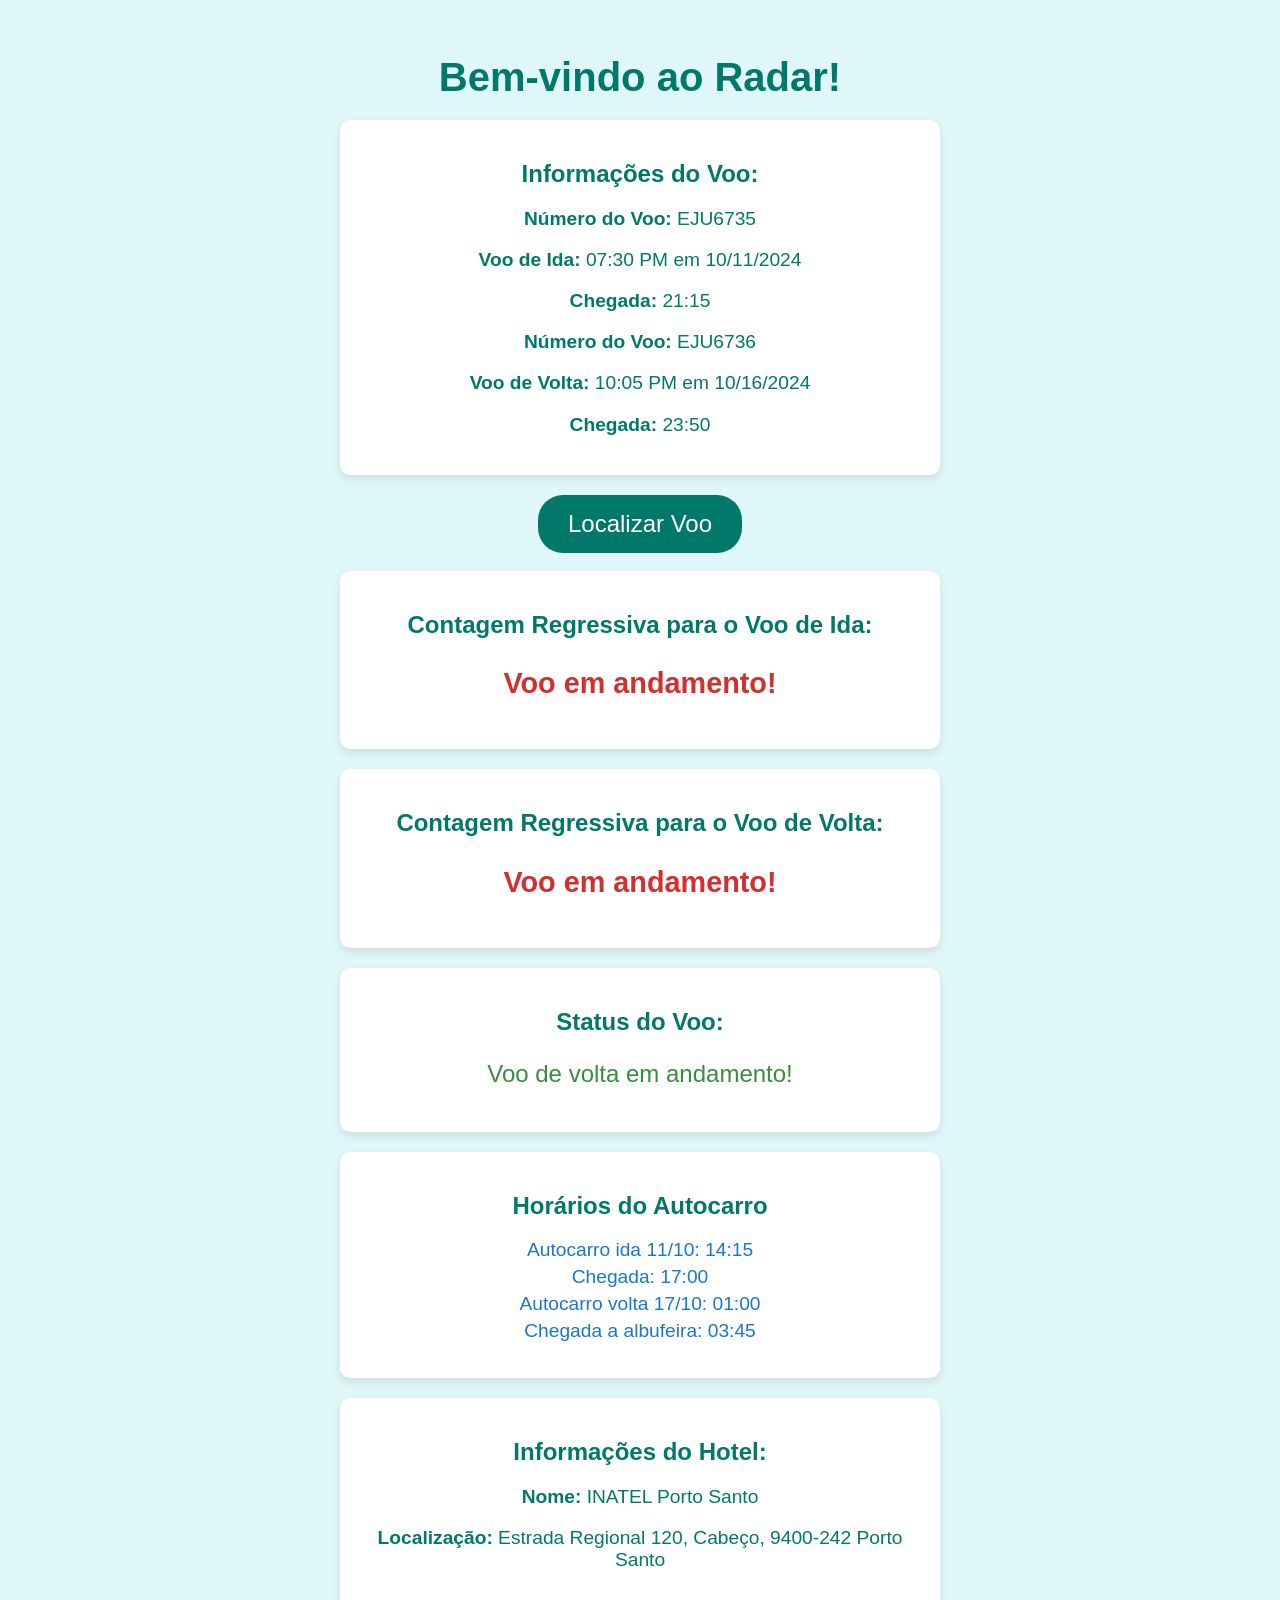
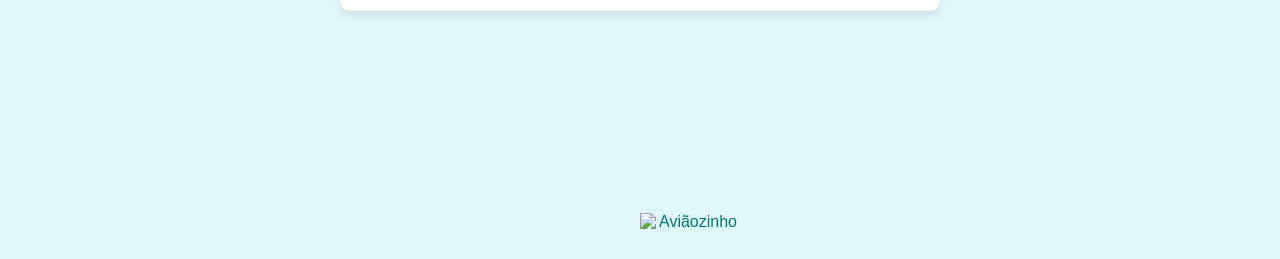
==== index.html @ 10459ff1 "Update and rename main.html to index.html" ====
<!DOCTYPE html>
<html lang="pt">
<head>
    <meta charset="UTF-8">
    <meta name="viewport" content="width=device-width, initial-scale=1.0">
    <title>Informações da Viagem</title>
    <link rel="stylesheet" href="style.css">
</head>
<body>
    <div class="container">
        <h1>Bem-vindo ao Radar!</h1>
        
        <!-- Informações do Voo -->
        <div class="flight-info">
            <h2>Informações do Voo:</h2>
            <p><strong>Número do Voo:</strong> <span id="flight-number">EJU6735</span></p>
            <p><strong>Voo de Ida:</strong> <span id="departure-time">19:30</span> em <span id="departure-date">11/10/2024</span></p>
            <p><strong>Chegada:</strong> <span id="chegada-ida">21:15</span></p>
            <p><strong>Número do Voo:</strong> <span id="flight-number">EJU6736</span></p>
            <p><strong>Voo de Volta:</strong> <span id="return-time">22:05</span> em <span id="return-date">16/10/2024</span></p>
            <p><strong>Chegada:</strong> <span id="chegada-volta">23:50</span></p>
        </div>
        <!-- Botão para localizar o voo -->
        <div class="locate-flight">
            <a href="https://pt.flightaware.com/live/findflight" target="_blank" class="btn">Localizar Voo</a>
        </div><br>

        <!-- Contagem Regressiva para o Voo de Ida -->
        <div class="countdown">
            <h2>Contagem Regressiva para o Voo de Ida:</h2>
            <p id="departure-timer">00:00:00:00</p>
        </div>

        <!-- Contagem Regressiva para o Voo de Volta -->
        <div class="countdown">
            <h2>Contagem Regressiva para o Voo de Volta:</h2>
            <p id="return-timer">00:00:00:00</p>
        </div>

        <!-- Status do Voo -->
        <div class="status">
            <h2>Status do Voo:</h2>
            <p id="status">Preparando para decolar...</p>
        </div>

        <!-- Horários do Autocarro -->
        <div class="bus-schedule">
            <h2>Horários do Autocarro</h2>
            <ul>
                <li>Autocarro ida 11/10: 14:15</li>
                <li> Chegada: 17:00</li>
                <li>Autocarro volta 17/10: 01:00</li>
                <li>Chegada a albufeira: 03:45</li>
            </ul>
        </div>
        <!-- Informações do Hotel -->
        <div class="hotel-info">
            <h2>Informações do Hotel:</h2>
            <p><strong>Nome:</strong> INATEL Porto Santo</p>
            <p><strong>Localização:</strong> Estrada Regional 120, Cabeço, 9400-242 Porto Santo</p>
        </div>


        <!-- Animação do Avião -->
        <div class="plane-animation">
            <img src="C:/Users/catar/Downloads/plane.jpeg" alt="Aviãozinho" class="plane" id="plane">
        </div>
    </div>
    <script src="script.js"></script>
</body>
</html>
---- style.css ----
body {
    font-family: Arial, sans-serif;
    background-color: #e0f7fa;
    text-align: center;
    color: #00796b;
}

.container {
    max-width: 600px;
    margin: 0 auto;
    padding: 20px;
}

h1 {
    font-size: 2.5em;
    margin-bottom: 20px;
}

.flight-info, .countdown, .status, .bus-schedule {
    background-color: #ffffff;
    padding: 20px;
    border-radius: 10px;
    box-shadow: 0 4px 8px rgba(0, 0, 0, 0.1);
    margin-bottom: 20px;
}

.flight-info p, .status p {
    font-size: 1.2em;
}

#departure-timer, #return-timer {
    font-size: 1.8em; /* Ajuste no tamanho da fonte */
    color: #d32f2f;
    font-weight: bold; /* Negrito para destacar a contagem */
}

#status {
    font-size: 1.5em;
    color: #388e3c;
}

.bus-schedule ul {
    list-style-type: none;
    padding: 0;
}

.bus-schedule li {
    font-size: 1.2em;
    color: #1976d2;
    margin: 5px 0;
}

.plane-animation {
    position: relative;
    height: 200px;
}

.plane {
    width: 100px;
    position: absolute;
    bottom: 0;
    animation: fly 10s linear infinite;
}

@keyframes fly {
    0% { left: -10%; bottom: 0; }
    50% { left: 50%; bottom: 50%; }
    100% { left: 110%; bottom: 0; }
}
.locate-flight {
    margin-top: 20px; /* Espaço acima do botão */
}

.btn {
    display: inline-block;
    padding: 15px 30px; /* Espaçamento interno do botão */
    font-size: 1.5em; /* Tamanho da fonte */
    color: #ffffff; /* Cor do texto */
    background-color: #00796b; /* Cor de fundo */
    border: none; /* Remover bordas padrão */
    border-radius: 25px; /* Bordas arredondadas */
    text-decoration: none; /* Remover sublinhado */
    transition: background-color 0.3s, transform 0.3s; /* Transição suave para efeitos */
}

.btn:hover {
    background-color: #004d40; /* Cor de fundo ao passar o mouse */
    transform: scale(1.05); /* Aumentar um pouco o botão ao passar o mouse */
}
.hotel-info {
    background-color: #ffffff;
    padding: 20px;
    border-radius: 10px;
    box-shadow: 0 4px 8px rgba(0, 0, 0, 0.1);
    margin-bottom: 20px;
}

.hotel-info p {
    font-size: 1.2em; /* Tamanho da fonte */
    color: #00796b; /* Cor do texto */
}
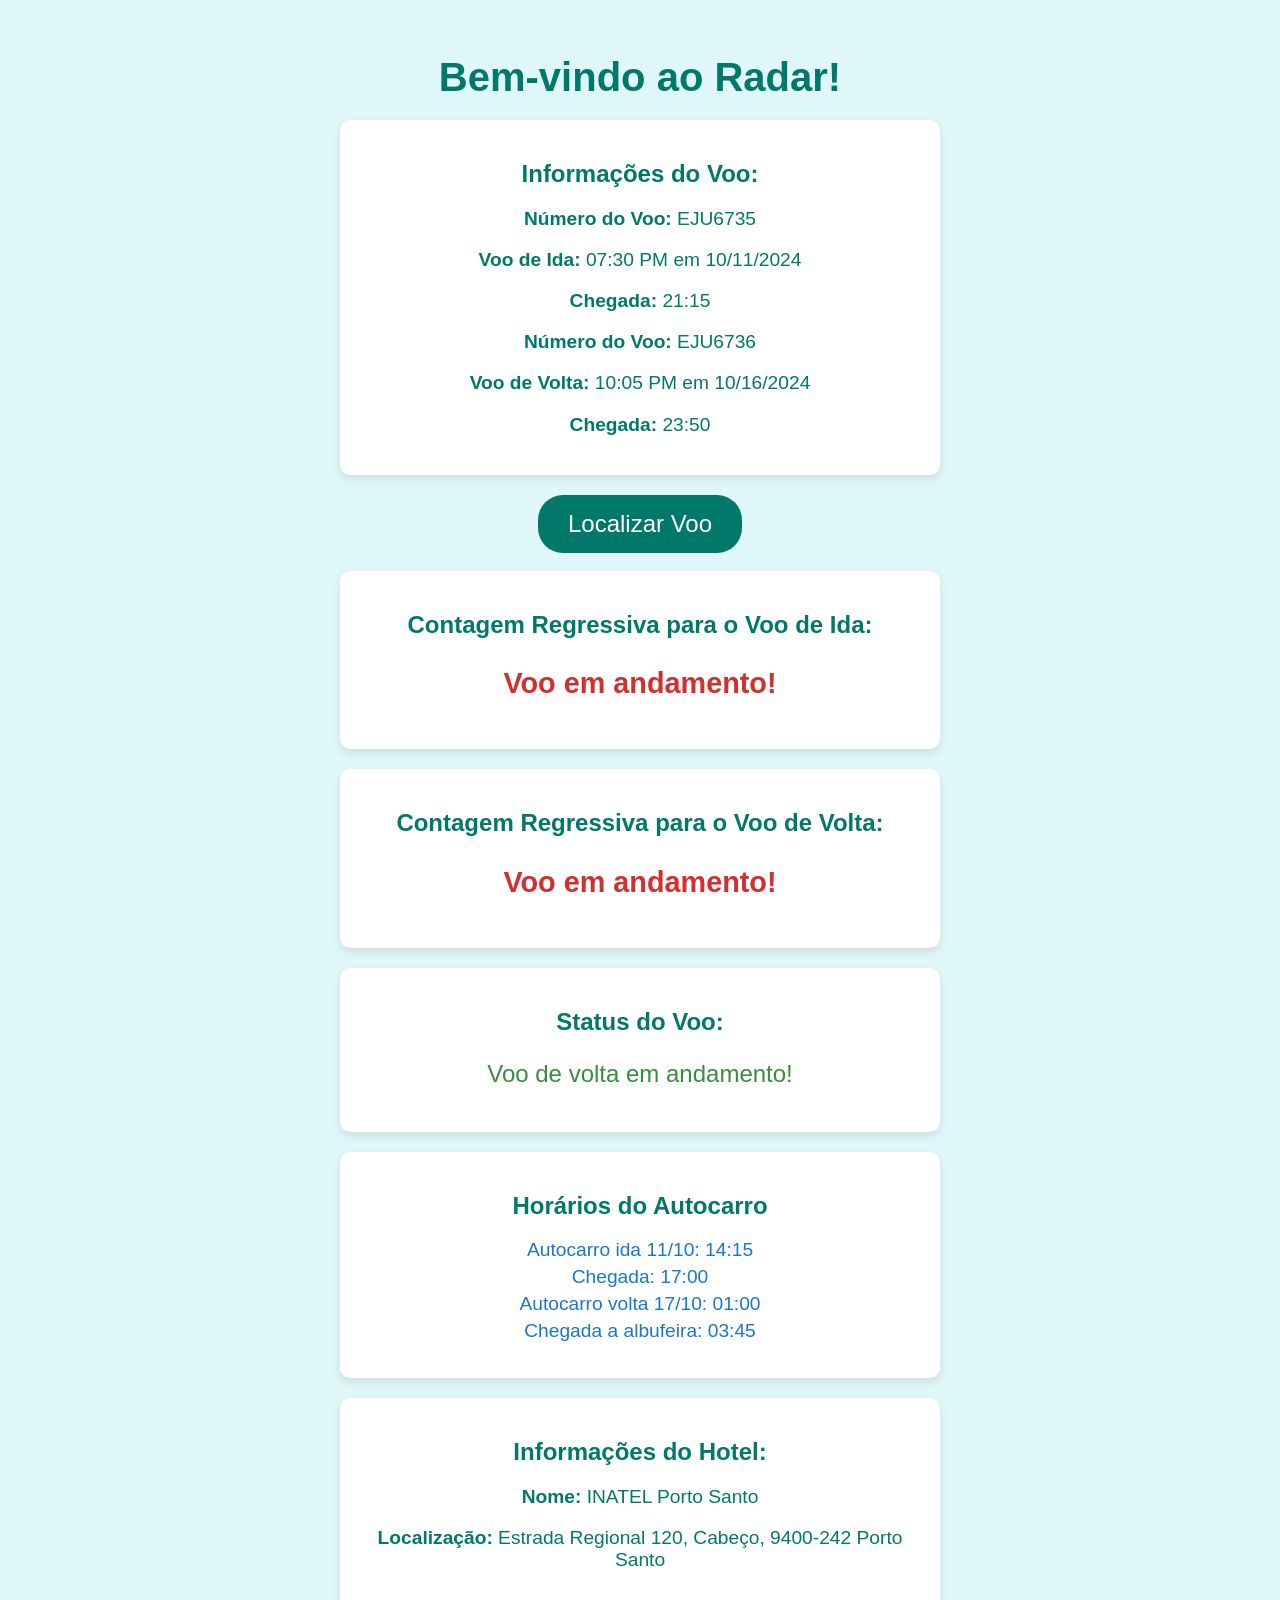
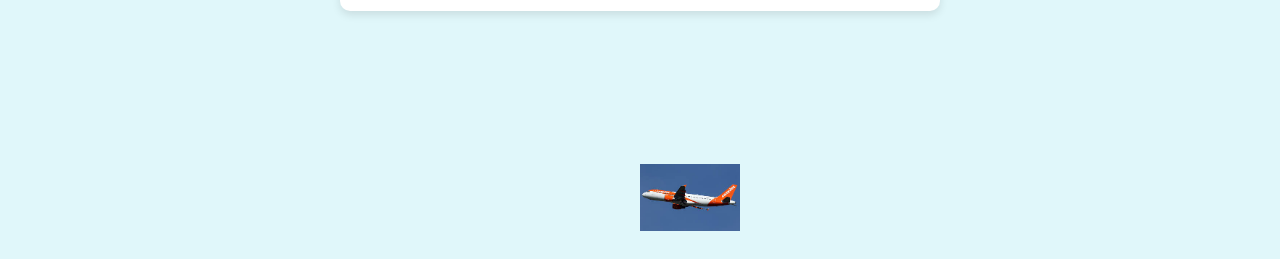
==== commit 71cdbfc5: "Update index.html" ====
--- a/index.html
+++ b/index.html
@@ -63,7 +63,7 @@
 
         <!-- Animação do Avião -->
         <div class="plane-animation">
-            <img src="C:/Users/catar/Downloads/plane.jpeg" alt="Aviãozinho" class="plane" id="plane">
+            <img src="plane.jpeg" alt="Aviãozinho" class="plane" id="plane">
         </div>
     </div>
     <script src="script.js"></script>
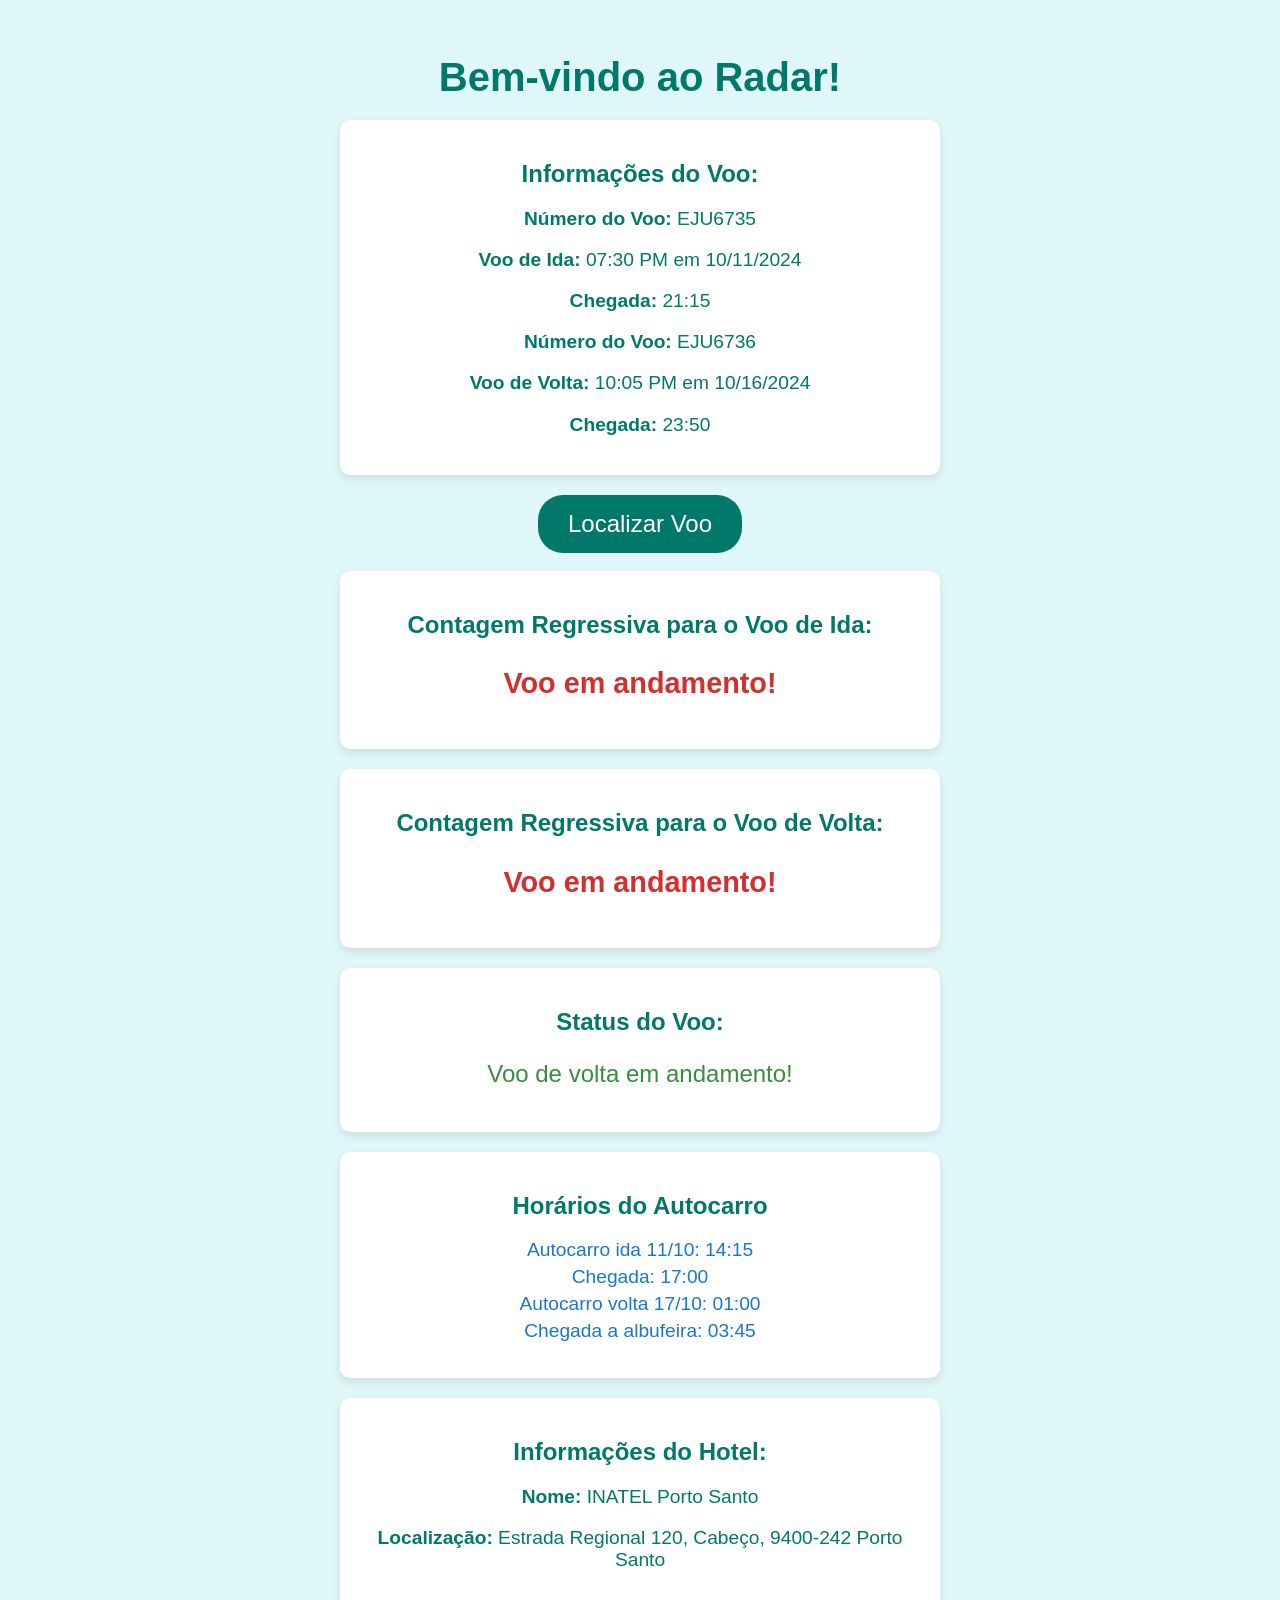
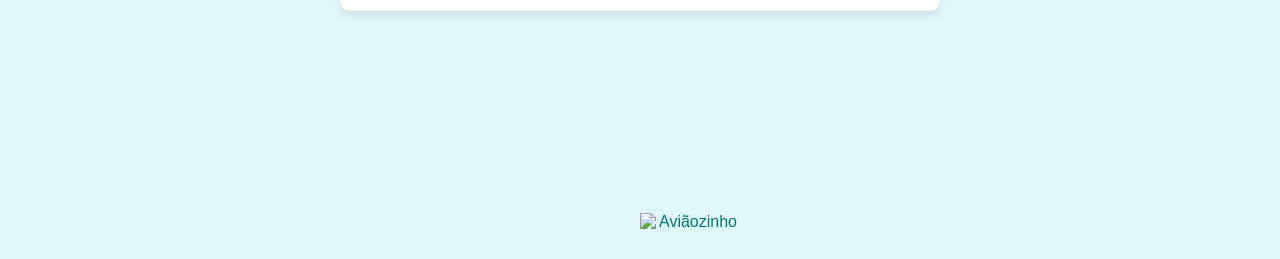
==== commit 95bc56e0: "Update index.html" ====
--- a/index.html
+++ b/index.html
@@ -63,7 +63,7 @@
 
         <!-- Animação do Avião -->
         <div class="plane-animation">
-            <img src="plane.jpeg" alt="Aviãozinho" class="plane" id="plane">
+            <img src="viagem/images/plane.jpeg" alt="Aviãozinho" class="plane" id="plane">
         </div>
     </div>
     <script src="script.js"></script>
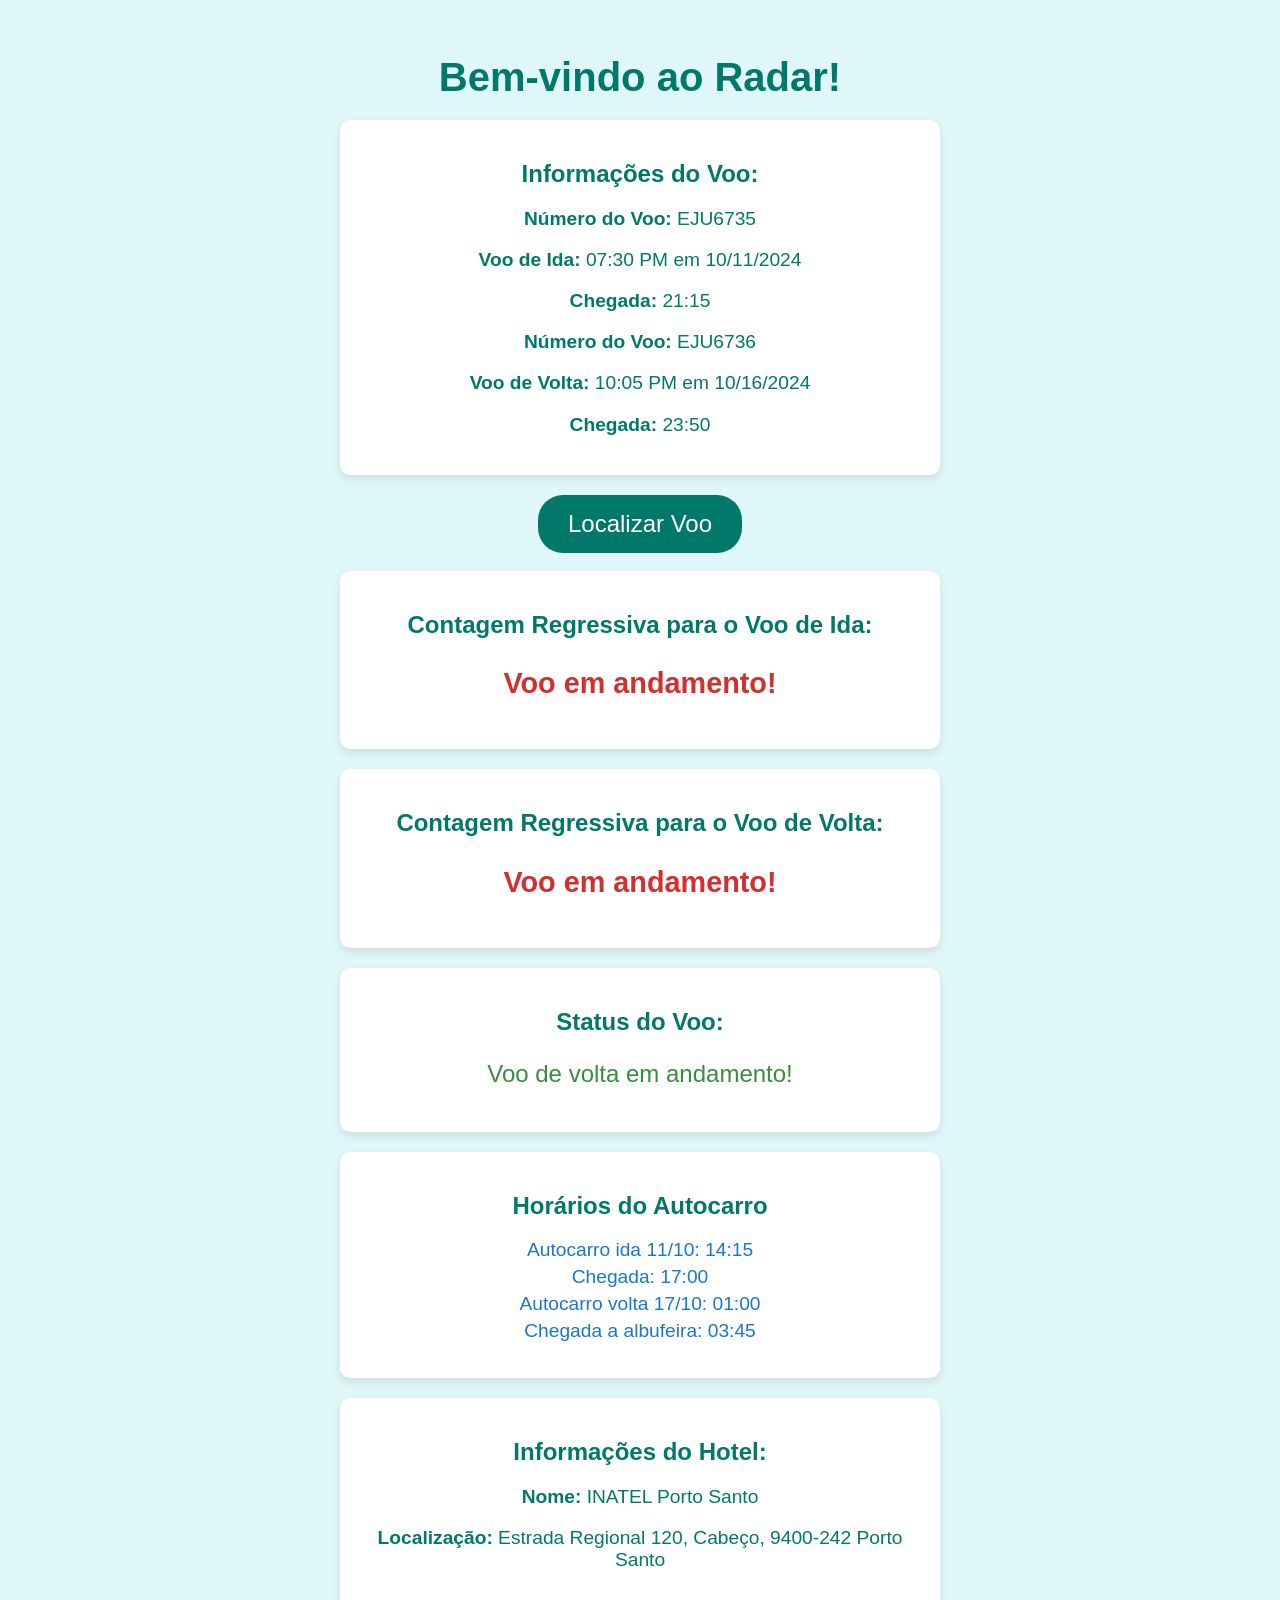
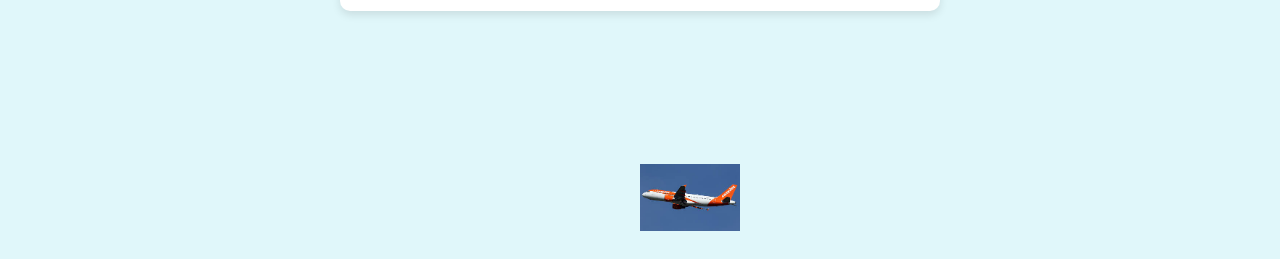
==== commit 09294afc: "Update index.html" ====
--- a/index.html
+++ b/index.html
@@ -63,7 +63,7 @@
 
         <!-- Animação do Avião -->
         <div class="plane-animation">
-            <img src="viagem/images/plane.jpeg" alt="Aviãozinho" class="plane" id="plane">
+            <img src="plane.jpeg" alt="Aviãozinho" class="plane" id="plane">
         </div>
     </div>
     <script src="script.js"></script>
